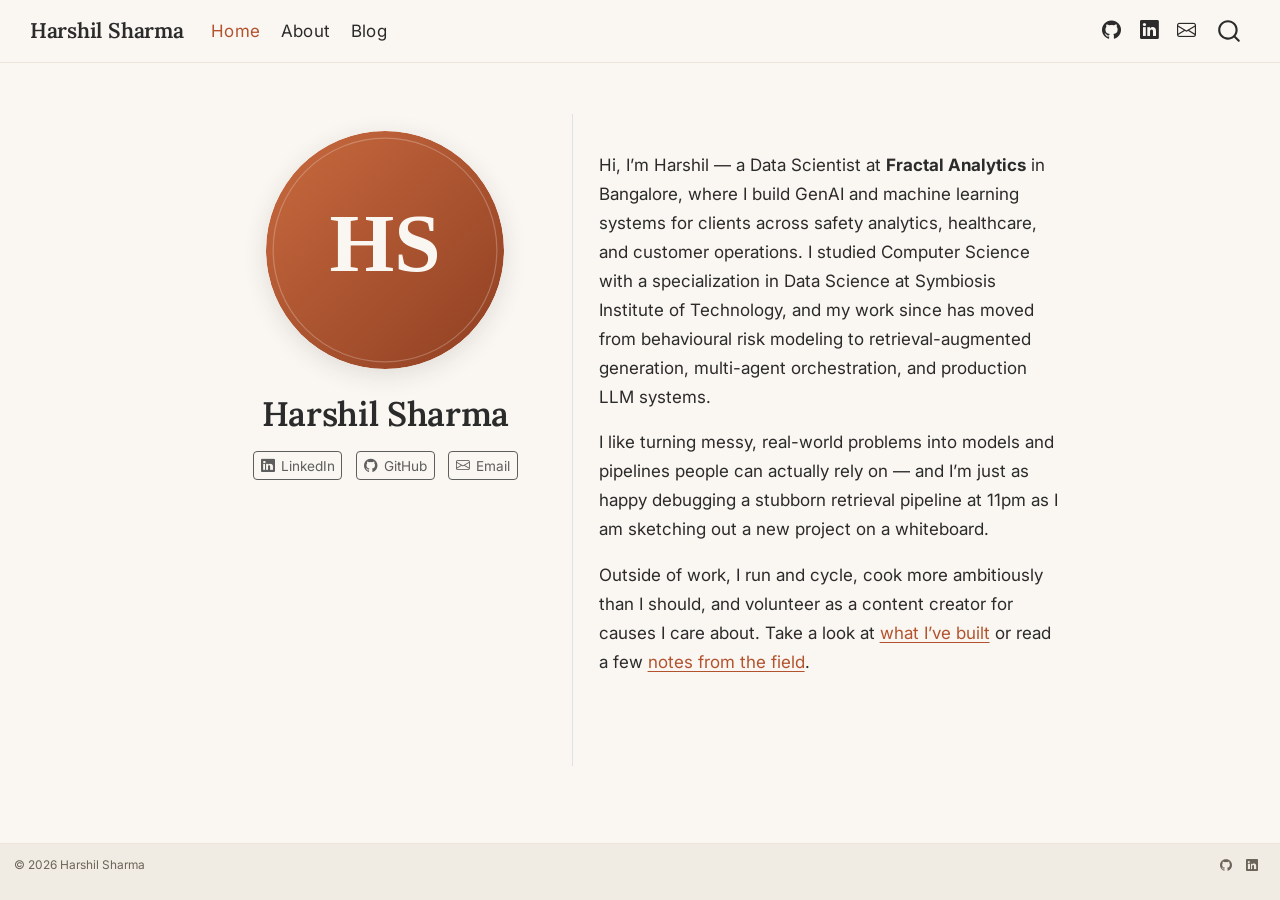
==== docs/index.html @ f39334dc "Build Quarto personal site: home, about, and blog - Home page with intro bio and profile avatar - Ab" ====
<!DOCTYPE html>
<html xmlns="http://www.w3.org/1999/xhtml" lang="en" xml:lang="en"><head>

<meta charset="utf-8">
<meta name="generator" content="quarto-1.10.18">

<meta name="viewport" content="width=device-width, initial-scale=1.0, user-scalable=yes">


<title>Harshil Sharma</title>
<style>
/* Default styles provided by pandoc.
** See https://pandoc.org/MANUAL.html#variables-for-html for config info.
*/
span.smallcaps{font-variant: small-caps;}
div.columns{display: flex; gap: 1.5em;}
div.column{flex: auto;}
@media screen {
div.columns{gap: min(4vw, 1.5em);}
div.column{overflow-x: auto;}
}
div.hanging-indent{margin-left: 1.5em; text-indent: -1.5em;}
ul.task-list{list-style: none;}
ul.task-list li input[type="checkbox"] {
  width: 0.8em;
  margin: 0 0.8em 0.2em -1em; /* quarto-specific, see https://github.com/quarto-dev/quarto-cli/issues/4556 */ 
  vertical-align: middle;
}
</style>


<script src="site_libs/quarto-nav/quarto-nav.js"></script>
<script src="site_libs/quarto-nav/headroom.min.js"></script>
<script src="site_libs/clipboard/clipboard.min.js"></script>
<script src="site_libs/quarto-search/autocomplete.umd.js"></script>
<script src="site_libs/quarto-search/fuse.min.js"></script>
<script src="site_libs/quarto-search/quarto-search.js"></script>
<meta name="quarto:offset" content="./">
<link href="./images/favicon.svg" rel="icon" type="image/svg+xml">
<script src="site_libs/quarto-html/quarto.js" type="module"></script>
<script src="site_libs/quarto-html/tabsets/tabsets.js" type="module"></script>
<script src="site_libs/quarto-html/popper.min.js"></script>
<script src="site_libs/quarto-html/tippy.umd.min.js"></script>
<link href="site_libs/quarto-html/tippy.css" rel="stylesheet">
<link href="site_libs/quarto-html/quarto-syntax-highlighting-64a204ab8560d761af7679ceaba22944.css" rel="stylesheet" id="quarto-text-highlighting-styles">
<script src="site_libs/bootstrap/bootstrap.min.js"></script>
<link href="site_libs/bootstrap/bootstrap-icons.css" rel="stylesheet">
<link href="site_libs/bootstrap/bootstrap-7d946d2f1abc72b3cbd66cf932dc358c.min.css" rel="stylesheet" append-hash="true" id="quarto-bootstrap" data-mode="light">
<script id="quarto-search-options" type="application/json">{
  "location": "navbar",
  "copy-button": false,
  "collapse-after": 3,
  "panel-placement": "end",
  "type": "overlay",
  "limit": 50,
  "keyboard-shortcut": [
    "f",
    "/",
    "s"
  ],
  "show-item-context": false,
  "language": {
    "search-no-results-text": "No results",
    "search-matching-documents-text": "matching documents",
    "search-copy-link-title": "Copy link to search",
    "search-hide-matches-text": "Hide additional matches",
    "search-more-match-text": "more match in this document",
    "search-more-matches-text": "more matches in this document",
    "search-clear-button-title": "Clear",
    "search-text-placeholder": "",
    "search-detached-cancel-button-title": "Cancel",
    "search-submit-button-title": "Submit",
    "search-label": "Search"
  }
}</script>


<link rel="stylesheet" href="styles.css">
</head>

<body class="nav-fixed fullcontent quarto-light">

<div id="quarto-search-results"></div>
  <header id="quarto-header" class="headroom fixed-top">
    <nav class="navbar navbar-expand-lg " data-bs-theme="dark">
      <div class="navbar-container container-fluid">
      <div class="navbar-brand-container mx-auto">
    <a class="navbar-brand" href="./index.html">
    <span class="navbar-title">Harshil Sharma</span>
    </a>
  </div>
            <div id="quarto-search" class="" title="Search"></div>
          <button class="navbar-toggler" type="button" data-bs-toggle="collapse" data-bs-target="#navbarCollapse" aria-controls="navbarCollapse" role="menu" aria-expanded="false" aria-label="Toggle navigation" onclick="if (window.quartoToggleHeadroom) { window.quartoToggleHeadroom(); }">
  <span class="navbar-toggler-icon"></span>
</button>
          <div class="collapse navbar-collapse" id="navbarCollapse">
            <ul class="navbar-nav navbar-nav-scroll me-auto">
  <li class="nav-item">
    <a class="nav-link active" href="./index.html" aria-current="page"> 
<span class="menu-text">Home</span></a>
  </li>  
  <li class="nav-item">
    <a class="nav-link" href="./about.html"> 
<span class="menu-text">About</span></a>
  </li>  
  <li class="nav-item">
    <a class="nav-link" href="./blog.html"> 
<span class="menu-text">Blog</span></a>
  </li>  
</ul>
            <ul class="navbar-nav navbar-nav-scroll ms-auto">
  <li class="nav-item compact">
    <a class="nav-link" href="https://github.com/harshil2sharma"> <i class="bi bi-github" role="img" aria-label="GitHub">
</i> 
<span class="menu-text"></span></a>
  </li>  
  <li class="nav-item compact">
    <a class="nav-link" href="https://www.linkedin.com/in/harshil-sharma-002ms2012/"> <i class="bi bi-linkedin" role="img" aria-label="LinkedIn">
</i> 
<span class="menu-text"></span></a>
  </li>  
  <li class="nav-item compact">
    <a class="nav-link" href="mailto:harshil2012sharma@gmail.com"> <i class="bi bi-envelope" role="img" aria-label="Email">
</i> 
<span class="menu-text"></span></a>
  </li>  
</ul>
          </div> <!-- /navcollapse -->
            <div class="quarto-navbar-tools">
</div>
      </div> <!-- /container-fluid -->
    </nav>
</header>
<!-- content -->
<div id="quarto-content" class="quarto-container page-columns page-rows-contents page-layout-article page-navbar">
<!-- sidebar -->
<!-- margin-sidebar -->
    
<!-- main -->
<div class="quarto-about-trestles">
  <div class="about-entity">
    <img src="images/profile.svg" class="about-image
  round " style="height: 14em; width: 14em;">
<header id="title-block-header" class="quarto-title-block default">
<div class="quarto-title">
<h1 class="title">Harshil Sharma</h1>
</div>
<div class="quarto-title-meta">
  </div>
</header>
    <div class="about-links">
  <a href="https://www.linkedin.com/in/harshil-sharma-002ms2012/" class="about-link" rel="" target="">
    <i class="bi bi-linkedin"></i>
     <span class="about-link-text">LinkedIn</span>
  </a>
  <a href="https://github.com/harshil2sharma" class="about-link" rel="" target="">
    <i class="bi bi-github"></i>
     <span class="about-link-text">GitHub</span>
  </a>
  <a href="mailto:harshil2012sharma@gmail.com" class="about-link" rel="" target="">
    <i class="bi bi-envelope"></i>
     <span class="about-link-text">Email</span>
  </a>
</div>
  </div>
  <div class="about-contents"><main class="content" id="quarto-document-content">
<p>Hi, I’m Harshil — a Data Scientist at <strong>Fractal Analytics</strong> in Bangalore, where I build GenAI and machine learning systems for clients across safety analytics, healthcare, and customer operations. I studied Computer Science with a specialization in Data Science at Symbiosis Institute of Technology, and my work since has moved from behavioural risk modeling to retrieval-augmented generation, multi-agent orchestration, and production LLM systems.</p>
<p>I like turning messy, real-world problems into models and pipelines people can actually rely on — and I’m just as happy debugging a stubborn retrieval pipeline at 11pm as I am sketching out a new project on a whiteboard.</p>
<p>Outside of work, I run and cycle, cook more ambitiously than I should, and volunteer as a content creator for causes I care about. Take a look at <a href="./about.html">what I’ve built</a> or read a few <a href="./blog.html">notes from the field</a>.</p>


</main></div>
</div>
 <!-- /main -->
<script id="quarto-html-after-body" type="application/javascript">
  window.document.addEventListener("DOMContentLoaded", function (event) {
    const isCodeAnnotation = (el) => {
      for (const clz of el.classList) {
        if (clz.startsWith('code-annotation-')) {                     
          return true;
        }
      }
      return false;
    }
    const onCopySuccess = function(e) {
      // button target
      const button = e.trigger;
      // don't keep focus
      button.blur();
      // flash "checked"
      button.classList.add('code-copy-button-checked');
      var currentTitle = button.getAttribute("title");
      button.setAttribute("title", "Copied!");
      let tooltip;
      if (window.bootstrap) {
        button.setAttribute("data-bs-toggle", "tooltip");
        button.setAttribute("data-bs-placement", "left");
        button.setAttribute("data-bs-title", "Copied!");
        tooltip = new bootstrap.Tooltip(button, 
          { trigger: "manual", 
            customClass: "code-copy-button-tooltip",
            offset: [0, -8]});
        tooltip.show();    
      }
      setTimeout(function() {
        if (tooltip) {
          tooltip.hide();
          button.removeAttribute("data-bs-title");
          button.removeAttribute("data-bs-toggle");
          button.removeAttribute("data-bs-placement");
        }
        button.setAttribute("title", currentTitle);
        button.classList.remove('code-copy-button-checked');
      }, 1000);
      // clear code selection
      e.clearSelection();
    }
    const getTextToCopy = function(trigger) {
      const outerScaffold = trigger.parentElement.cloneNode(true);
      const codeEl = outerScaffold.querySelector('code');
      for (const childEl of codeEl.children) {
        if (isCodeAnnotation(childEl)) {
          childEl.remove();
        }
      }
      return codeEl.innerText;
    }
    const clipboard = new window.ClipboardJS('.code-copy-button:not([data-in-quarto-modal])', {
      text: getTextToCopy
    });
    clipboard.on('success', onCopySuccess);
    if (window.document.getElementById('quarto-embedded-source-code-modal')) {
      const clipboardModal = new window.ClipboardJS('.code-copy-button[data-in-quarto-modal]', {
        text: getTextToCopy,
        container: window.document.getElementById('quarto-embedded-source-code-modal')
      });
      clipboardModal.on('success', onCopySuccess);
    }
      var localhostRegex = new RegExp(/^(?:http|https):\/\/localhost\:?[0-9]*\//);
      var mailtoRegex = new RegExp(/^mailto:/);
        var filterRegex = new RegExp("https:\/\/harshil2sharma\.github\.io");
      var isInternal = (href) => {
          return filterRegex.test(href) || localhostRegex.test(href) || mailtoRegex.test(href);
      }
      // Inspect non-navigation links and adorn them if external
     var links = window.document.querySelectorAll('a[href]:not(.nav-link):not(.navbar-brand):not(.toc-action):not(.sidebar-link):not(.sidebar-item-toggle):not(.pagination-link):not(.no-external):not([aria-hidden]):not(.dropdown-item):not(.quarto-navigation-tool):not(.about-link)');
      for (var i=0; i<links.length; i++) {
        const link = links[i];
        if (!isInternal(link.href)) {
          // undo the damage that might have been done by quarto-nav.js in the case of
          // links that we want to consider external
          if (link.dataset.originalHref !== undefined) {
            link.href = link.dataset.originalHref;
          }
        }
      }
    function tippyHover(el, contentFn, onTriggerFn, onUntriggerFn) {
      const config = {
        allowHTML: true,
        maxWidth: 500,
        delay: 100,
        arrow: false,
        appendTo: function(el) {
            return el.parentElement;
        },
        interactive: true,
        interactiveBorder: 10,
        theme: 'quarto',
        placement: 'bottom-start',
      };
      if (contentFn) {
        config.content = contentFn;
      }
      if (onTriggerFn) {
        config.onTrigger = onTriggerFn;
      }
      if (onUntriggerFn) {
        config.onUntrigger = onUntriggerFn;
      }
      window.tippy(el, config); 
    }
    const noterefs = window.document.querySelectorAll('a[role="doc-noteref"]');
    for (var i=0; i<noterefs.length; i++) {
      const ref = noterefs[i];
      tippyHover(ref, function() {
        // use id or data attribute instead here
        let href = ref.getAttribute('data-footnote-href') || ref.getAttribute('href');
        try { href = new URL(href).hash; } catch {}
        const id = href.replace(/^#\/?/, "");
        const note = window.document.getElementById(id);
        if (note) {
          return note.innerHTML;
        } else {
          return "";
        }
      });
    }
    const xrefs = window.document.querySelectorAll('a.quarto-xref');
    const processXRef = (id, note) => {
      // Strip column container classes
      const stripColumnClz = (el) => {
        el.classList.remove("page-full", "page-columns");
        if (el.children) {
          for (const child of el.children) {
            stripColumnClz(child);
          }
        }
      }
      stripColumnClz(note)
      if (id === null || id.startsWith('sec-')) {
        // Special case sections, only their first couple elements
        const container = document.createElement("div");
        if (note.children && note.children.length > 2) {
          container.appendChild(note.children[0].cloneNode(true));
          for (let i = 1; i < note.children.length; i++) {
            const child = note.children[i];
            if (child.tagName === "P" && child.innerText === "") {
              continue;
            } else {
              container.appendChild(child.cloneNode(true));
              break;
            }
          }
          if (window.Quarto?.typesetMath) {
            window.Quarto.typesetMath(container);
          }
          return container.innerHTML
        } else {
          if (window.Quarto?.typesetMath) {
            window.Quarto.typesetMath(note);
          }
          return note.innerHTML;
        }
      } else {
        // Remove any anchor links if they are present
        const anchorLink = note.querySelector('a.anchorjs-link');
        if (anchorLink) {
          anchorLink.remove();
        }
        if (window.Quarto?.typesetMath) {
          window.Quarto.typesetMath(note);
        }
        if (note.classList.contains("callout")) {
          return note.outerHTML;
        } else {
          return note.innerHTML;
        }
      }
    }
    for (var i=0; i<xrefs.length; i++) {
      const xref = xrefs[i];
      tippyHover(xref, undefined, function(instance) {
        instance.disable();
        let url = xref.getAttribute('href');
        let hash = undefined; 
        if (url.startsWith('#')) {
          hash = url;
        } else {
          try { hash = new URL(url).hash; } catch {}
        }
        if (hash) {
          const id = hash.replace(/^#\/?/, "");
          const note = window.document.getElementById(id);
          if (note !== null) {
            try {
              const html = processXRef(id, note.cloneNode(true));
              instance.setContent(html);
            } finally {
              instance.enable();
              instance.show();
            }
          } else {
            // See if we can fetch this
            fetch(url.split('#')[0])
            .then(res => res.text())
            .then(html => {
              const parser = new DOMParser();
              const htmlDoc = parser.parseFromString(html, "text/html");
              const note = htmlDoc.getElementById(id);
              if (note !== null) {
                const html = processXRef(id, note);
                instance.setContent(html);
              } 
            }).finally(() => {
              instance.enable();
              instance.show();
            });
          }
        } else {
          // See if we can fetch a full url (with no hash to target)
          // This is a special case and we should probably do some content thinning / targeting
          fetch(url)
          .then(res => res.text())
          .then(html => {
            const parser = new DOMParser();
            const htmlDoc = parser.parseFromString(html, "text/html");
            const note = htmlDoc.querySelector('main.content');
            if (note !== null) {
              // This should only happen for chapter cross references
              // (since there is no id in the URL)
              // remove the first header
              if (note.children.length > 0 && note.children[0].tagName === "HEADER") {
                note.children[0].remove();
              }
              const html = processXRef(null, note);
              instance.setContent(html);
            } 
          }).finally(() => {
            instance.enable();
            instance.show();
          });
        }
      }, function(instance) {
      });
    }
        let selectedAnnoteEl;
        const selectorForAnnotation = ( cell, annotation) => {
          let cellAttr = 'data-code-cell="' + cell + '"';
          let lineAttr = 'data-code-annotation="' +  annotation + '"';
          const selector = 'span[' + cellAttr + '][' + lineAttr + ']';
          return selector;
        }
        const selectCodeLines = (annoteEl) => {
          const doc = window.document;
          const targetCell = annoteEl.getAttribute("data-target-cell");
          const targetAnnotation = annoteEl.getAttribute("data-target-annotation");
          const annoteSpan = window.document.querySelector(selectorForAnnotation(targetCell, targetAnnotation));
          const lines = annoteSpan.getAttribute("data-code-lines").split(",");
          const lineIds = lines.map((line) => {
            return targetCell + "-" + line;
          })
          let top = null;
          let height = null;
          let parent = null;
          if (lineIds.length > 0) {
              //compute the position of the single el (top and bottom and make a div)
              const el = window.document.getElementById(lineIds[0]);
              top = el.offsetTop;
              height = el.offsetHeight;
              parent = el.parentElement.parentElement;
            if (lineIds.length > 1) {
              const lastEl = window.document.getElementById(lineIds[lineIds.length - 1]);
              const bottom = lastEl.offsetTop + lastEl.offsetHeight;
              height = bottom - top;
            }
            if (top !== null && height !== null && parent !== null) {
              // cook up a div (if necessary) and position it 
              let div = window.document.getElementById("code-annotation-line-highlight");
              if (div === null) {
                div = window.document.createElement("div");
                div.setAttribute("id", "code-annotation-line-highlight");
                div.style.position = 'absolute';
                parent.appendChild(div);
              }
              div.style.top = top - 2 + "px";
              div.style.height = height + 4 + "px";
              div.style.left = 0;
              let gutterDiv = window.document.getElementById("code-annotation-line-highlight-gutter");
              if (gutterDiv === null) {
                gutterDiv = window.document.createElement("div");
                gutterDiv.setAttribute("id", "code-annotation-line-highlight-gutter");
                gutterDiv.style.position = 'absolute';
                const codeCell = window.document.getElementById(targetCell);
                const gutter = codeCell.querySelector('.code-annotation-gutter');
                gutter.appendChild(gutterDiv);
              }
              gutterDiv.style.top = top - 2 + "px";
              gutterDiv.style.height = height + 4 + "px";
            }
            selectedAnnoteEl = annoteEl;
          }
        };
        const unselectCodeLines = () => {
          const elementsIds = ["code-annotation-line-highlight", "code-annotation-line-highlight-gutter"];
          elementsIds.forEach((elId) => {
            const div = window.document.getElementById(elId);
            if (div) {
              div.remove();
            }
          });
          selectedAnnoteEl = undefined;
        };
          // Handle positioning of the toggle
      window.addEventListener(
        "resize",
        throttle(() => {
          elRect = undefined;
          if (selectedAnnoteEl) {
            selectCodeLines(selectedAnnoteEl);
          }
        }, 10)
      );
      function throttle(fn, ms) {
      let throttle = false;
      let timer;
        return (...args) => {
          if(!throttle) { // first call gets through
              fn.apply(this, args);
              throttle = true;
          } else { // all the others get throttled
              if(timer) clearTimeout(timer); // cancel #2
              timer = setTimeout(() => {
                fn.apply(this, args);
                timer = throttle = false;
              }, ms);
          }
        };
      }
        // Attach click handler to the DT
        const annoteDls = window.document.querySelectorAll('dt[data-target-cell]');
        for (const annoteDlNode of annoteDls) {
          annoteDlNode.addEventListener('click', (event) => {
            const clickedEl = event.target;
            if (clickedEl !== selectedAnnoteEl) {
              unselectCodeLines();
              const activeEl = window.document.querySelector('dt[data-target-cell].code-annotation-active');
              if (activeEl) {
                activeEl.classList.remove('code-annotation-active');
              }
              selectCodeLines(clickedEl);
              clickedEl.classList.add('code-annotation-active');
            } else {
              // Unselect the line
              unselectCodeLines();
              clickedEl.classList.remove('code-annotation-active');
            }
          });
        }
    const findCites = (el) => {
      const parentEl = el.parentElement;
      if (parentEl) {
        const cites = parentEl.dataset.cites;
        if (cites) {
          return {
            el,
            cites: cites.split(' ')
          };
        } else {
          return findCites(el.parentElement)
        }
      } else {
        return undefined;
      }
    };
    var bibliorefs = window.document.querySelectorAll('a[role="doc-biblioref"]');
    for (var i=0; i<bibliorefs.length; i++) {
      const ref = bibliorefs[i];
      const citeInfo = findCites(ref);
      if (citeInfo) {
        tippyHover(citeInfo.el, function() {
          var popup = window.document.createElement('div');
          citeInfo.cites.forEach(function(cite) {
            var citeDiv = window.document.createElement('div');
            citeDiv.classList.add('hanging-indent');
            citeDiv.classList.add('csl-entry');
            var biblioDiv = window.document.getElementById('ref-' + cite);
            if (biblioDiv) {
              citeDiv.innerHTML = biblioDiv.innerHTML;
            }
            popup.appendChild(citeDiv);
          });
          return popup.innerHTML;
        });
      }
    }
  });
  </script>
</div> <!-- /content -->
<footer class="footer">
  <div class="nav-footer">
    <div class="nav-footer-left">
<p>© 2026 Harshil Sharma</p>
</div>   
    <div class="nav-footer-center">
      &nbsp;
    </div>
    <div class="nav-footer-right">
      <ul class="footer-items list-unstyled">
    <li class="nav-item compact">
    <a class="nav-link" href="https://github.com/harshil2sharma">
      <i class="bi bi-github" role="img">
</i> 
    </a>
  </li>  
    <li class="nav-item compact">
    <a class="nav-link" href="https://www.linkedin.com/in/harshil-sharma-002ms2012/">
      <i class="bi bi-linkedin" role="img">
</i> 
    </a>
  </li>  
</ul>
    </div>
  </div>
</footer>




</body></html>
---- docs/site_libs/quarto-html/tippy.css ----
.tippy-box[data-animation=fade][data-state=hidden]{opacity:0}[data-tippy-root]{max-width:calc(100vw - 10px)}.tippy-box{position:relative;background-color:#333;color:#fff;border-radius:4px;font-size:14px;line-height:1.4;white-space:normal;outline:0;transition-property:transform,visibility,opacity}.tippy-box[data-placement^=top]>.tippy-arrow{bottom:0}.tippy-box[data-placement^=top]>.tippy-arrow:before{bottom:-7px;left:0;border-width:8px 8px 0;border-top-color:initial;transform-origin:center top}.tippy-box[data-placement^=bottom]>.tippy-arrow{top:0}.tippy-box[data-placement^=bottom]>.tippy-arrow:before{top:-7px;left:0;border-width:0 8px 8px;border-bottom-color:initial;transform-origin:center bottom}.tippy-box[data-placement^=left]>.tippy-arrow{right:0}.tippy-box[data-placement^=left]>.tippy-arrow:before{border-width:8px 0 8px 8px;border-left-color:initial;right:-7px;transform-origin:center left}.tippy-box[data-placement^=right]>.tippy-arrow{left:0}.tippy-box[data-placement^=right]>.tippy-arrow:before{left:-7px;border-width:8px 8px 8px 0;border-right-color:initial;transform-origin:center right}.tippy-box[data-inertia][data-state=visible]{transition-timing-function:cubic-bezier(.54,1.5,.38,1.11)}.tippy-arrow{width:16px;height:16px;color:#333}.tippy-arrow:before{content:"";position:absolute;border-color:transparent;border-style:solid}.tippy-content{position:relative;padding:5px 9px;z-index:1}
---- docs/site_libs/quarto-html/quarto-syntax-highlighting-64a204ab8560d761af7679ceaba22944.css ----
/* quarto syntax highlight colors */
:root {
  --quarto-hl-ot-color: #003B4F;
  --quarto-hl-at-color: #657422;
  --quarto-hl-ss-color: #20794D;
  --quarto-hl-an-color: #5E5E5E;
  --quarto-hl-fu-color: #4758AB;
  --quarto-hl-st-color: #20794D;
  --quarto-hl-cf-color: #003B4F;
  --quarto-hl-op-color: #5E5E5E;
  --quarto-hl-er-color: #AD0000;
  --quarto-hl-bn-color: #AD0000;
  --quarto-hl-al-color: #AD0000;
  --quarto-hl-va-color: #111111;
  --quarto-hl-bu-color: inherit;
  --quarto-hl-ex-color: inherit;
  --quarto-hl-pp-color: #AD0000;
  --quarto-hl-in-color: #5E5E5E;
  --quarto-hl-vs-color: #20794D;
  --quarto-hl-wa-color: #5E5E5E;
  --quarto-hl-do-color: #5E5E5E;
  --quarto-hl-im-color: #00769E;
  --quarto-hl-ch-color: #20794D;
  --quarto-hl-dt-color: #AD0000;
  --quarto-hl-fl-color: #AD0000;
  --quarto-hl-co-color: #5E5E5E;
  --quarto-hl-cv-color: #5E5E5E;
  --quarto-hl-cn-color: #8f5902;
  --quarto-hl-sc-color: #5E5E5E;
  --quarto-hl-dv-color: #AD0000;
  --quarto-hl-kw-color: #003B4F;
}

/* other quarto variables */
:root {
  --quarto-font-monospace: SFMono-Regular, Menlo, Monaco, Consolas, "Liberation Mono", "Courier New", monospace;
}

/* syntax highlight based on Pandoc's rules */
pre > code.sourceCode > span {
  color: #003B4F;
}

code.sourceCode > span {
  color: #003B4F;
}

div.sourceCode,
div.sourceCode pre.sourceCode {
  color: #003B4F;
}

/* Normal */
code span {
  color: #003B4F;
}

/* Alert */
code span.al {
  color: #AD0000;
  font-style: inherit;
}

/* Annotation */
code span.an {
  color: #5E5E5E;
  font-style: inherit;
}

/* Attribute */
code span.at {
  color: #657422;
  font-style: inherit;
}

/* BaseN */
code span.bn {
  color: #AD0000;
  font-style: inherit;
}

/* BuiltIn */
code span.bu {
  font-style: inherit;
}

/* ControlFlow */
code span.cf {
  color: #003B4F;
  font-weight: bold;
  font-style: inherit;
}

/* Char */
code span.ch {
  color: #20794D;
  font-style: inherit;
}

/* Constant */
code span.cn {
  color: #8f5902;
  font-style: inherit;
}

/* Comment */
code span.co {
  color: #5E5E5E;
  font-style: inherit;
}

/* CommentVar */
code span.cv {
  color: #5E5E5E;
  font-style: italic;
}

/* Documentation */
code span.do {
  color: #5E5E5E;
  font-style: italic;
}

/* DataType */
code span.dt {
  color: #AD0000;
  font-style: inherit;
}

/* DecVal */
code span.dv {
  color: #AD0000;
  font-style: inherit;
}

/* Error */
code span.er {
  color: #AD0000;
  font-style: inherit;
}

/* Extension */
code span.ex {
  font-style: inherit;
}

/* Float */
code span.fl {
  color: #AD0000;
  font-style: inherit;
}

/* Function */
code span.fu {
  color: #4758AB;
  font-style: inherit;
}

/* Import */
code span.im {
  color: #00769E;
  font-style: inherit;
}

/* Information */
code span.in {
  color: #5E5E5E;
  font-style: inherit;
}

/* Keyword */
code span.kw {
  color: #003B4F;
  font-weight: bold;
  font-style: inherit;
}

/* Operator */
code span.op {
  color: #5E5E5E;
  font-style: inherit;
}

/* Other */
code span.ot {
  color: #003B4F;
  font-style: inherit;
}

/* Preprocessor */
code span.pp {
  color: #AD0000;
  font-style: inherit;
}

/* SpecialChar */
code span.sc {
  color: #5E5E5E;
  font-style: inherit;
}

/* SpecialString */
code span.ss {
  color: #20794D;
  font-style: inherit;
}

/* String */
code span.st {
  color: #20794D;
  font-style: inherit;
}

/* Variable */
code span.va {
  color: #111111;
  font-style: inherit;
}

/* VerbatimString */
code span.vs {
  color: #20794D;
  font-style: inherit;
}

/* Warning */
code span.wa {
  color: #5E5E5E;
  font-style: italic;
}

.prevent-inlining {
  content: "</";
}

/*# sourceMappingURL=9d8d5bb603a83b8298b89080a598c93b.css.map */
---- docs/styles.css ----
@import url('https://fonts.googleapis.com/css2?family=Inter:wght@400;500;600&family=Lora:ital,wght@0,500;0,600;1,500&display=swap');

/* ---- General rhythm ---- */
main.content {
  padding-top: 2.2rem;
}

p {
  line-height: 1.7;
}

/* ---- Home page (about-page "trestles" template) ---- */
.about-entity {
  padding-top: 1rem;
}

.about-entity .about-image {
  box-shadow: 0 6px 24px rgba(43, 43, 43, 0.12);
}

.about-entity-name {
  font-size: 2.1rem;
  margin-bottom: 0.15rem;
}

.about-links .about-link {
  border: 1px solid #e4dccb;
  transition: color 0.15s ease, border-color 0.15s ease;
}

.about-links .about-link:hover {
  color: #b2532e;
  border-color: #b2532e;
}

.about-contents .lead,
.about-description {
  color: #55503f;
}

/* ---- Blog listing ---- */
.quarto-listing .listing-item {
  border-bottom: 1px solid #ece5d8;
  padding-bottom: 1rem;
}

.listing-date {
  color: #948c78;
  font-size: 0.85rem;
  letter-spacing: 0.03em;
  text-transform: uppercase;
}

/* ---- Footer ---- */
.nav-footer {
  border-top: 1px solid #ece5d8;
  font-size: 0.85rem;
}
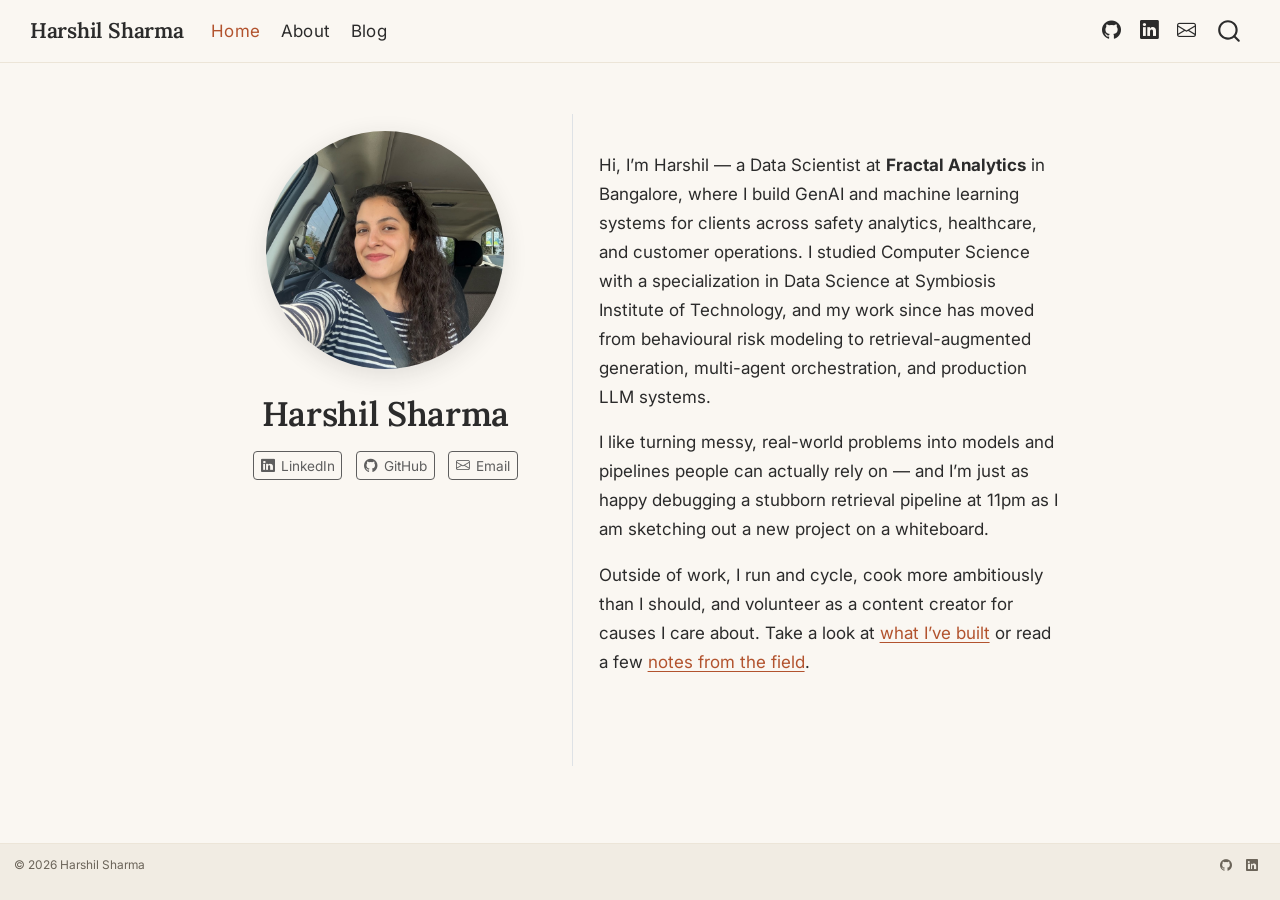
==== commit bf6821a3: "Replace placeholder avatar with real profile photo" ====
--- a/docs/index.html
+++ b/docs/index.html
@@ -139,7 +139,7 @@
 <!-- main -->
 <div class="quarto-about-trestles">
   <div class="about-entity">
-    <img src="images/profile.svg" class="about-image
+    <img src="images/profile.jpg" class="about-image
   round " style="height: 14em; width: 14em;">
 <header id="title-block-header" class="quarto-title-block default">
 <div class="quarto-title">
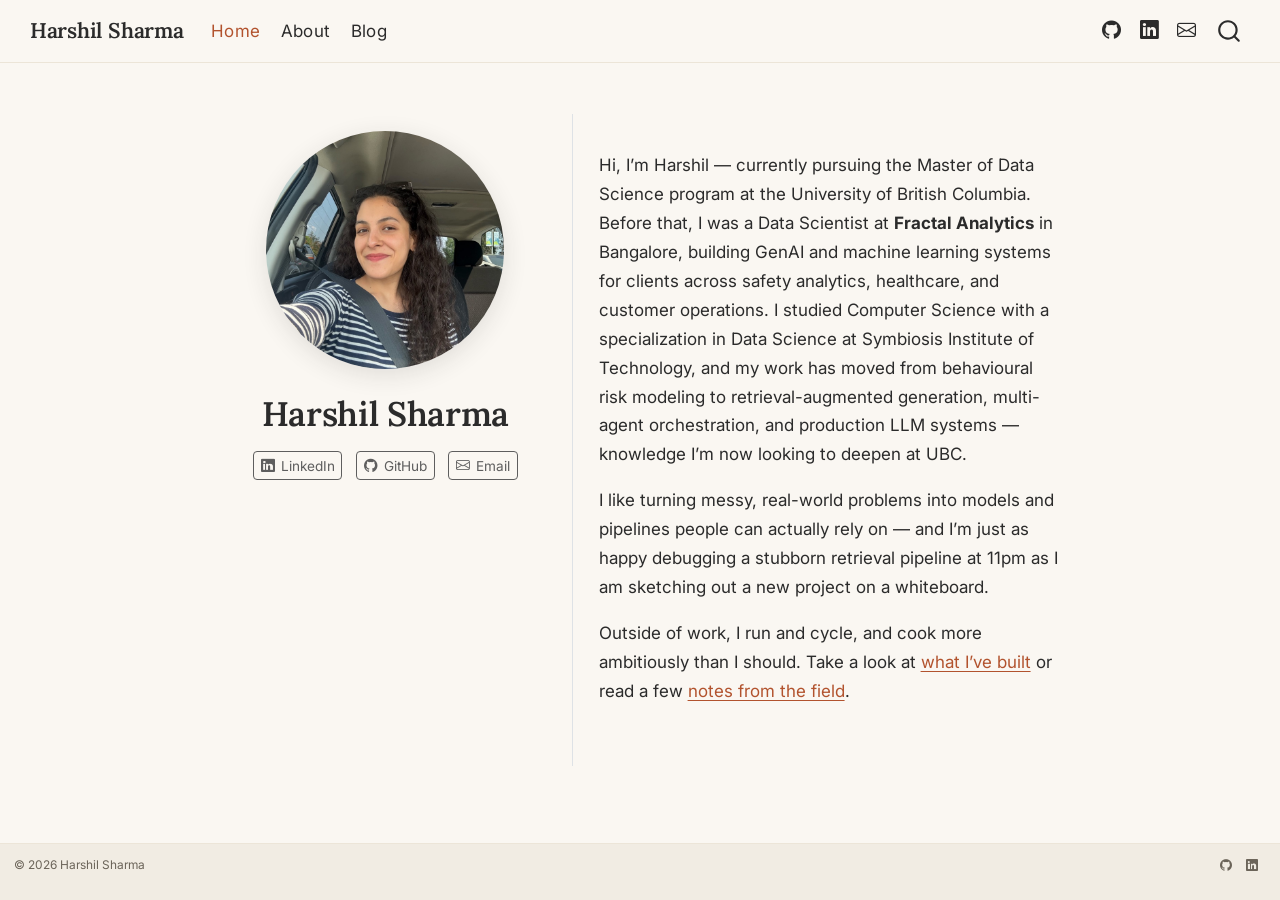
==== commit d4177f31: "Update bio: currently in UBC MDS, Fractal Analytics as past role; trim outside-of-work section" ====
--- a/docs/index.html
+++ b/docs/index.html
@@ -164,9 +164,9 @@
 </div>
   </div>
   <div class="about-contents"><main class="content" id="quarto-document-content">
-<p>Hi, I’m Harshil — a Data Scientist at <strong>Fractal Analytics</strong> in Bangalore, where I build GenAI and machine learning systems for clients across safety analytics, healthcare, and customer operations. I studied Computer Science with a specialization in Data Science at Symbiosis Institute of Technology, and my work since has moved from behavioural risk modeling to retrieval-augmented generation, multi-agent orchestration, and production LLM systems.</p>
+<p>Hi, I’m Harshil — currently pursuing the Master of Data Science program at the University of British Columbia. Before that, I was a Data Scientist at <strong>Fractal Analytics</strong> in Bangalore, building GenAI and machine learning systems for clients across safety analytics, healthcare, and customer operations. I studied Computer Science with a specialization in Data Science at Symbiosis Institute of Technology, and my work has moved from behavioural risk modeling to retrieval-augmented generation, multi-agent orchestration, and production LLM systems — knowledge I’m now looking to deepen at UBC.</p>
 <p>I like turning messy, real-world problems into models and pipelines people can actually rely on — and I’m just as happy debugging a stubborn retrieval pipeline at 11pm as I am sketching out a new project on a whiteboard.</p>
-<p>Outside of work, I run and cycle, cook more ambitiously than I should, and volunteer as a content creator for causes I care about. Take a look at <a href="./about.html">what I’ve built</a> or read a few <a href="./blog.html">notes from the field</a>.</p>
+<p>Outside of work, I run and cycle, and cook more ambitiously than I should. Take a look at <a href="./about.html">what I’ve built</a> or read a few <a href="./blog.html">notes from the field</a>.</p>
 
 
 </main></div>
